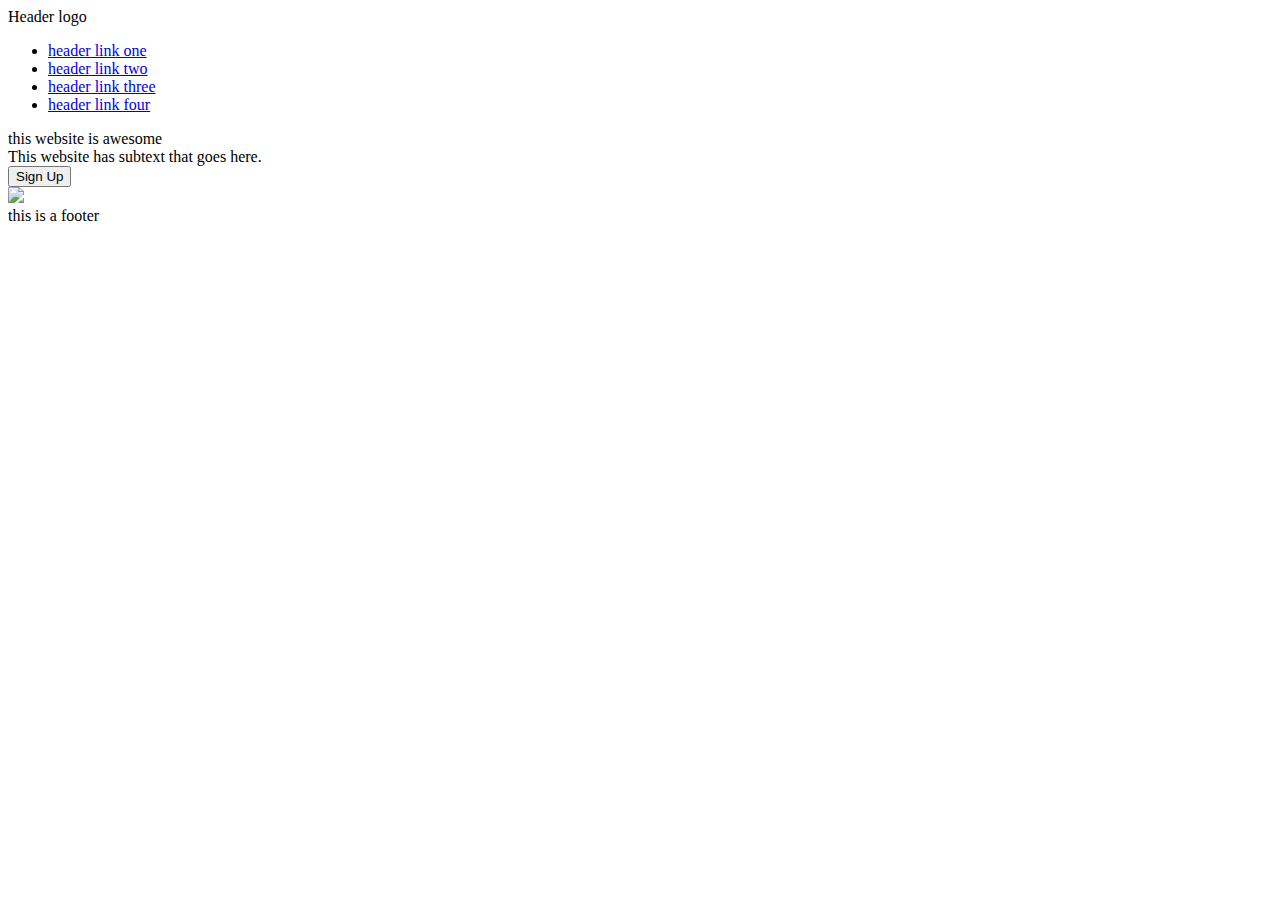
==== index.html @ ff715dba "Created container for header, body and footer." ====
<!DOCTYPE html>
<html lang="en">
<head>
    <meta charset="UTF-8">
    <meta name="viewport" content="width=device-width, initial-scale=1.0">
    <link rel="stylesheet" href="style.css">
    <title>Ordering System</title>
</head>
<body>
    <div class="header-wrapper">
        <div class ="header-top">
            <div class="header-logo">Header logo</div>
        <ul>
            <li><a href="#">header link one</a></li>
            <li><a href="#">header link two</a></li>
            <li><a href="#">header link three</a></li>
            <li><a href="#">header link four</a></li>
          </ul>
        </div>

        <div class="header-body">
            <div class="hb-left">
                <div class="title">this website is awesome</div>
                <div class ="title-sub"> This website has subtext that goes here. </div>
                <button>Sign Up</button>
            </div>

            <div class = hb-right>
                <img src="./resources/placeholder.jpg">
            </div>
        </div>
    </div>

    <div class="body-wrapper">
    </div>

    <div class="footer">
    this is a footer
    </div>
</body>
</html>
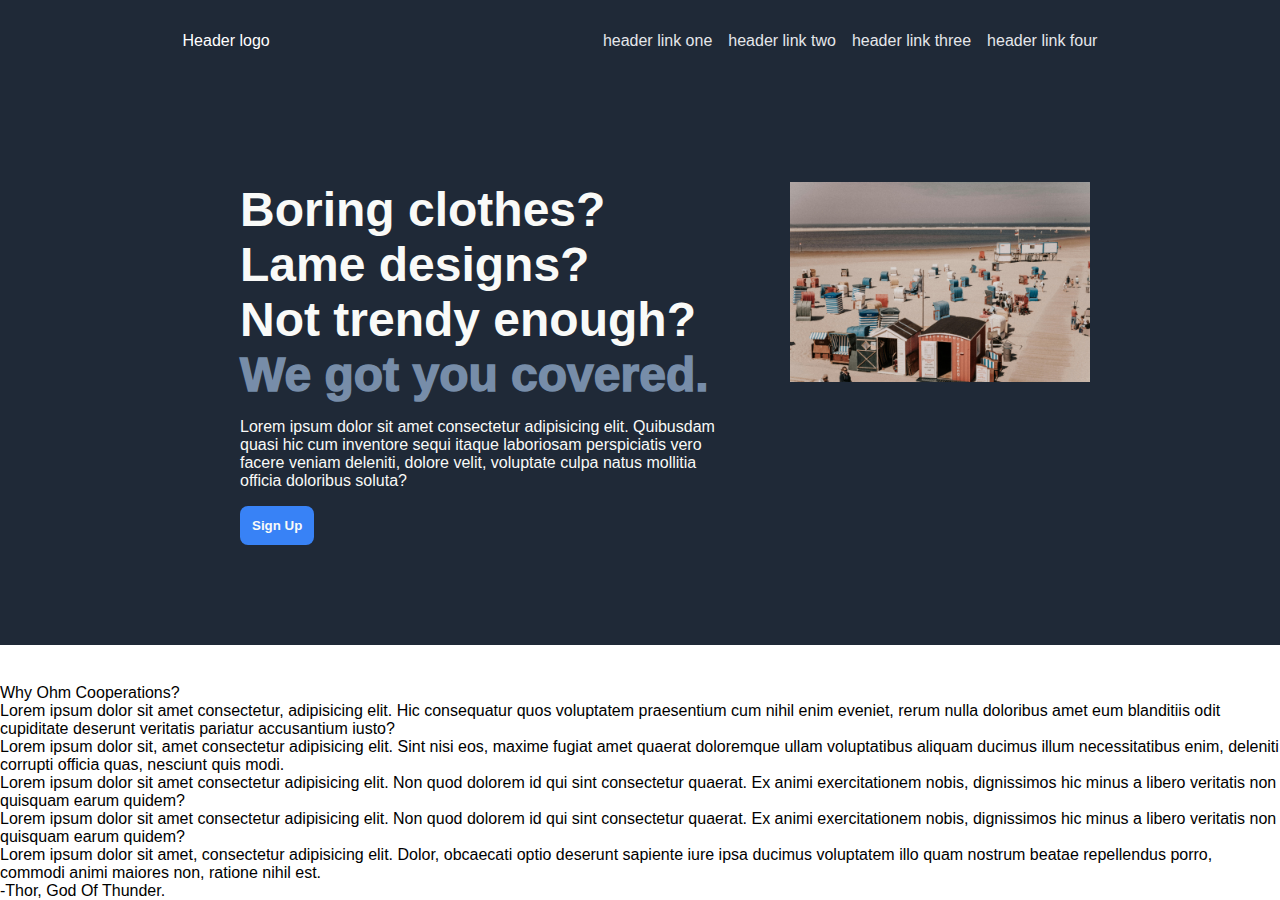
==== commit 24966784: "Updated the title and sections" ====
--- a/index.html
+++ b/index.html
@@ -20,8 +20,11 @@
 
         <div class="header-body">
             <div class="hb-left">
-                <div class="title">this website is awesome</div>
-                <div class ="title-sub"> This website has subtext that goes here. </div>
+                <div class="title">
+                    Boring clothes? <br>Lame designs? <br>Not trendy enough? <br> 
+                    <span style="font-weight: 1000; color: #778DA9;">We got you covered.</span>
+                </div>
+                <div class ="title-sub"> Lorem ipsum dolor sit amet consectetur adipisicing elit. Quibusdam quasi hic cum inventore sequi itaque laboriosam perspiciatis vero facere veniam deleniti, dolore velit, voluptate culpa natus mollitia officia doloribus soluta? </div>
                 <button>Sign Up</button>
             </div>
 
@@ -32,10 +35,20 @@
     </div>
 
     <div class="body-wrapper">
-    </div>
+        <div class="section-1">
+            <div class="body-title">Why Ohm Cooperations?</div>
+            <div class="card-container">
+                <div class="card">Lorem ipsum dolor sit amet consectetur, adipisicing elit. Hic consequatur quos voluptatem praesentium cum nihil enim eveniet, rerum nulla doloribus amet eum blanditiis odit cupiditate deserunt veritatis pariatur accusantium iusto?</div>
+                <div class="card">Lorem ipsum dolor sit, amet consectetur adipisicing elit. Sint nisi eos, maxime fugiat amet quaerat doloremque ullam voluptatibus aliquam ducimus illum necessitatibus enim, deleniti corrupti officia quas, nesciunt quis modi.</div>
+                <div class="card">Lorem ipsum dolor sit amet consectetur adipisicing elit. Non quod dolorem id qui sint consectetur quaerat. Ex animi exercitationem nobis, dignissimos hic minus a libero veritatis non quisquam earum quidem?</div>
+                <div class="card">Lorem ipsum dolor sit amet consectetur adipisicing elit. Non quod dolorem id qui sint consectetur quaerat. Ex animi exercitationem nobis, dignissimos hic minus a libero veritatis non quisquam earum quidem?</div>
+            </div>
+        </div>
 
-    <div class="footer">
-    this is a footer
+        <div class="section-2">
+            <div class="body-text">Lorem ipsum dolor sit amet, consectetur adipisicing elit. Dolor, obcaecati optio deserunt sapiente iure ipsa ducimus voluptatem illo quam nostrum beatae repellendus porro, commodi animi maiores non, ratione nihil est.</div>
+            <div class="body-noter">-Thor, God Of Thunder. </div>
+        </div>
     </div>
 </body>
 </html>--- a/style.css
+++ b/style.css
@@ -0,0 +1,92 @@
+* {
+    padding: 0;
+    margin: 0;
+    font-family: Arial, Helvetica, sans-serif;
+}
+
+html, body {
+    display: flex;
+    flex-direction: column;
+    height: 100%;
+}
+
+img {
+    max-height: 200px;
+}
+
+button{
+    padding: 12px;
+    background-color: #3882f6;
+    border-style: none;
+    border-radius: 8px;
+    color: #f9faf8;
+    font-weight: bold;
+}
+
+
+ul {
+    list-style-type: none;
+    display: flex;
+    gap: 16px;
+}
+
+a {
+    text-decoration: none;
+    color: #e5e7eb;
+    font-size: 16px;
+}
+
+.header-wrapper {
+    flex: 1;
+}
+
+.header-top {
+    background-color: #1f2937;
+    display: flex;
+    justify-content: space-around;
+    padding: 32px 16px;
+}
+
+.header-body {
+    background-color: #1f2937;
+    display: flex;
+    justify-content: center;
+    padding: 100px;
+}
+
+.header-logo {
+    color: white;
+}
+
+.hb-left,
+.hb-right {
+    margin-left: 50px;
+}
+
+.hb-left {
+    max-width: 500px;
+}
+
+.title,
+.title-sub {
+    padding-bottom: 16px;
+}
+
+.title {
+    color: #f9faf8;
+    font-size: 48px;
+    font-weight: bolder;
+}
+
+.title-sub {
+    color: #f9faf8;
+}
+
+.footer {
+    background-color: #1f2937;
+    color: white;
+    display: flex;
+    justify-content: center;
+    flex: 0;
+}
+
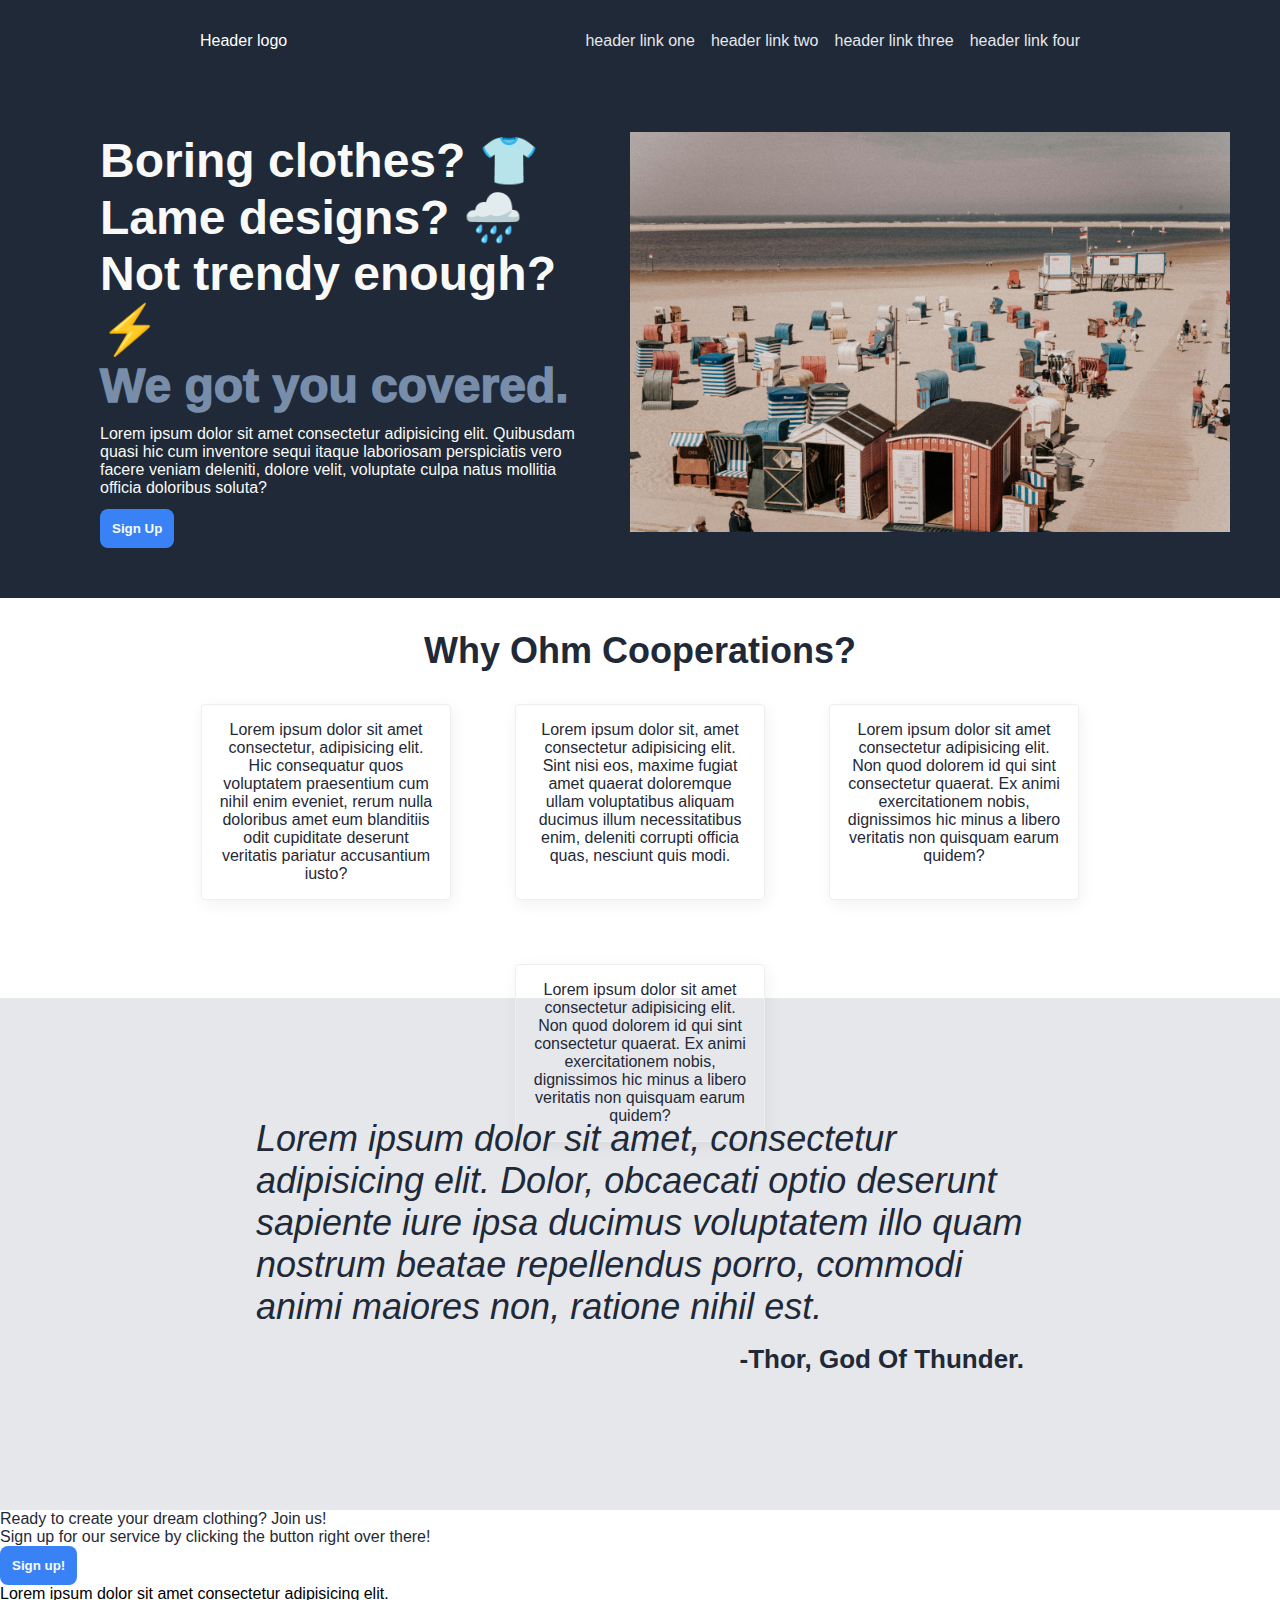
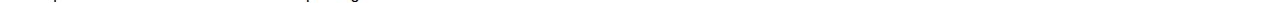
==== commit 53779554: "Added footer" ====
--- a/index.html
+++ b/index.html
@@ -4,6 +4,7 @@
     <meta charset="UTF-8">
     <meta name="viewport" content="width=device-width, initial-scale=1.0">
     <link rel="stylesheet" href="style.css">
+    <link href='https://unpkg.com/boxicons@2.1.4/css/boxicons.min.css' rel='stylesheet'>
     <title>Ordering System</title>
 </head>
 <body>
@@ -21,7 +22,7 @@
         <div class="header-body">
             <div class="hb-left">
                 <div class="title">
-                    Boring clothes? <br>Lame designs? <br>Not trendy enough? <br> 
+                    Boring clothes? 👕 <br>Lame designs? 🌧️ <br>Not trendy enough? ⚡ <br> 
                     <span style="font-weight: 1000; color: #778DA9;">We got you covered.</span>
                 </div>
                 <div class ="title-sub"> Lorem ipsum dolor sit amet consectetur adipisicing elit. Quibusdam quasi hic cum inventore sequi itaque laboriosam perspiciatis vero facere veniam deleniti, dolore velit, voluptate culpa natus mollitia officia doloribus soluta? </div>
@@ -49,6 +50,22 @@
             <div class="body-text">Lorem ipsum dolor sit amet, consectetur adipisicing elit. Dolor, obcaecati optio deserunt sapiente iure ipsa ducimus voluptatem illo quam nostrum beatae repellendus porro, commodi animi maiores non, ratione nihil est.</div>
             <div class="body-noter">-Thor, God Of Thunder. </div>
         </div>
+
+        <div class="section-3">
+            <div class="action-wrapper">
+                <div class="action-text">
+                    Ready to create your dream clothing? Join us!
+                    <br>
+                    <span style="font-size: 16px; font-weight: lighter;">Sign up for our service by clicking the button right over there!</span>
+                </div>
+
+                <div class="action-button">
+                    <button>Sign up!</button>
+                </div>
+            </div>
+        </div>
     </div>
+
+    <div class="footer">Lorem ipsum dolor sit amet consectetur adipisicing elit. </div>
 </body>
 </html>--- a/style.css
+++ b/style.css
@@ -2,16 +2,20 @@
     padding: 0;
     margin: 0;
     font-family: Arial, Helvetica, sans-serif;
+    box-sizing: border-box;
 }
 
-html, body {
+html {
+    height: 100%;
+}
+body {
     display: flex;
     flex-direction: column;
-    height: 100%;
+    min-height: 100%;
 }
 
 img {
-    max-height: 200px;
+    max-height: 400px;
 }
 
 button{
@@ -37,21 +41,21 @@
 }
 
 .header-wrapper {
-    flex: 1;
+    background-color: #1f2937;
 }
 
 .header-top {
     background-color: #1f2937;
     display: flex;
-    justify-content: space-around;
-    padding: 32px 16px;
+    justify-content: space-between;
+    padding: 32px 200px;
 }
 
 .header-body {
     background-color: #1f2937;
     display: flex;
     justify-content: center;
-    padding: 100px;
+    padding: 50px;
 }
 
 .header-logo {
@@ -69,7 +73,19 @@
 
 .title,
 .title-sub {
-    padding-bottom: 16px;
+    padding-bottom: 12px;
+}
+
+.section-1 {
+    background-color: white;
+    display: flex;
+    padding: 32px;
+    height: 400px;
+    flex-direction: column;
+}
+
+.body-wrapper {
+    color: #1f2937;
 }
 
 .title {
@@ -82,11 +98,56 @@
     color: #f9faf8;
 }
 
-.footer {
-    background-color: #1f2937;
-    color: white;
+
+.body-title {
     display: flex;
     justify-content: center;
-    flex: 0;
+    font-size: 36px;
+    font-weight: 800;
 }
 
+.card {
+  border: 1px solid #eee;
+  box-shadow: 2px 4px 16px rgba(0,0,0,.06);
+  border-radius: 4px;
+  padding: 16px;
+  width: 250px;
+  text-align: center;
+}
+
+.card-container {
+    display: flex;
+    gap: 64px;
+    padding: 32px;
+    flex-wrap: wrap;
+    justify-content: center;
+}
+
+.section-2 {
+    background-color: #e5e7eb;
+    display: flex;
+    min-height: 300px;
+    max-height: 300px;
+    padding: 256px;
+    flex-direction: column;
+    justify-content: center;
+
+}
+
+.body-text {
+    font-size: 36px;
+    font-style: italic;
+    font-weight: lighter;
+}
+
+.body-noter {
+    text-align: end;
+    font-weight: bolder;
+font-size: 26px;
+}
+
+.body-text,
+.body-noter {
+    margin-bottom: 16px;
+}
+
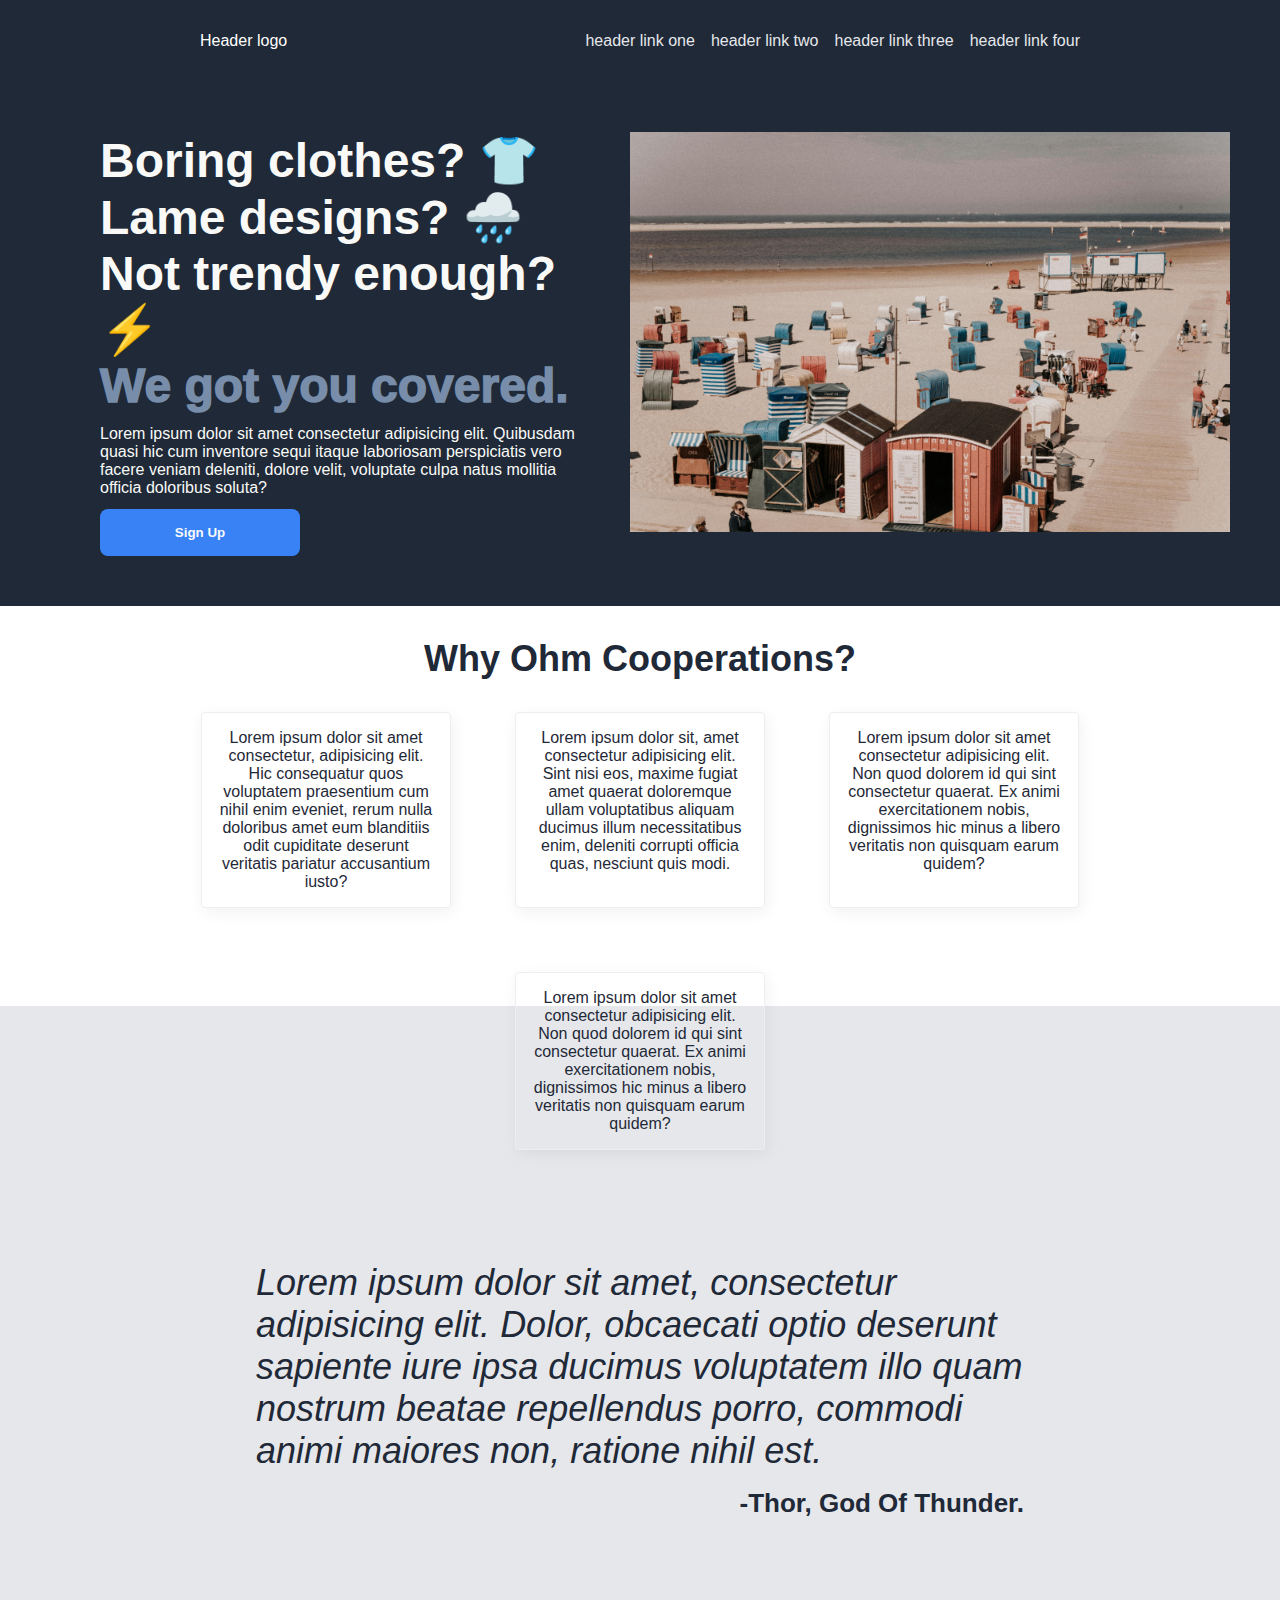
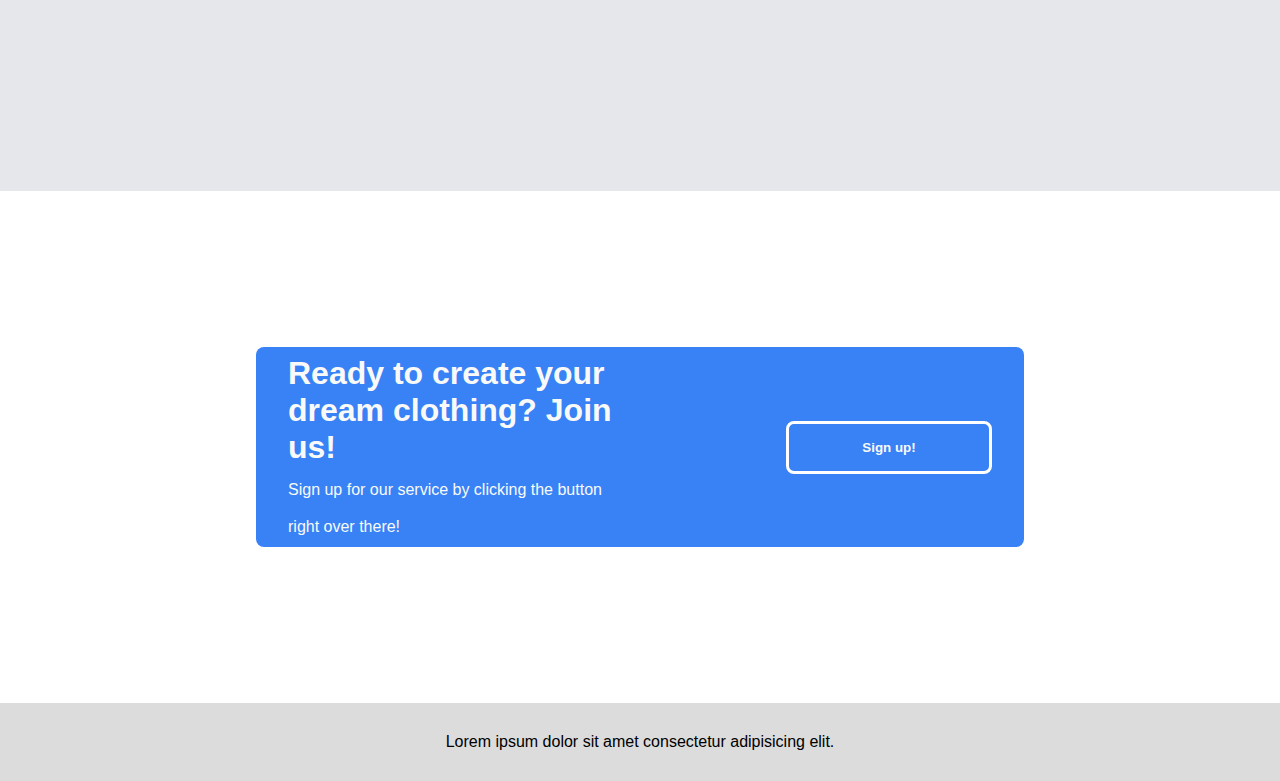
==== commit 170dd073: "Tidy up the codes" ====
--- a/index.html
+++ b/index.html
@@ -35,7 +35,7 @@
         </div>
     </div>
 
-    <div class="body-wrapper">
+    <div id="about" class="body-wrapper">
         <div class="section-1">
             <div class="body-title">Why Ohm Cooperations?</div>
             <div class="card-container">
--- a/style.css
+++ b/style.css
@@ -19,12 +19,13 @@
 }
 
 button{
-    padding: 12px;
+    padding: 16px;
     background-color: #3882f6;
     border-style: none;
     border-radius: 8px;
     color: #f9faf8;
     font-weight: bold;
+    width: 200px;
 }
 
 
@@ -35,6 +36,7 @@
 }
 
 a {
+    position: relative;
     text-decoration: none;
     color: #e5e7eb;
     font-size: 16px;
@@ -127,7 +129,6 @@
     background-color: #e5e7eb;
     display: flex;
     min-height: 300px;
-    max-height: 300px;
     padding: 256px;
     flex-direction: column;
     justify-content: center;
@@ -151,3 +152,60 @@
     margin-bottom: 16px;
 }
 
+.section-3 {
+display: flex;
+max-height: 300px;
+padding: 256px;
+justify-content: center;
+align-items: center;
+}
+
+.action-wrapper {
+    background-color: #3882f6;
+    border-style: none;
+    border-radius: 8px;
+    color: #f9faf8;
+    width: 1500px;
+    height: 200px;
+    display: flex;
+    padding: 32px;
+    justify-content: center;
+    align-items: center;
+    gap: 164px;
+}
+
+.action-text {
+    font-size: 32px;
+    font-weight: bold;
+
+}
+
+.action-button {
+    border: 3px solid white;
+    border-radius: 8px;
+}
+
+.footer {
+    background-color: gainsboro;
+    padding: 30px;
+    display: flex;
+    flex-shrink: 0;
+    justify-content: center;
+
+}
+
+a:after {
+    position: absolute;
+    content: "";
+    background-color: white;
+    height: 3px;
+    width: 0;
+    left: 0;
+    bottom: -10px;
+    transition: 0.3s;
+}
+
+a:hover:after {
+    width: 100%;
+    
+}
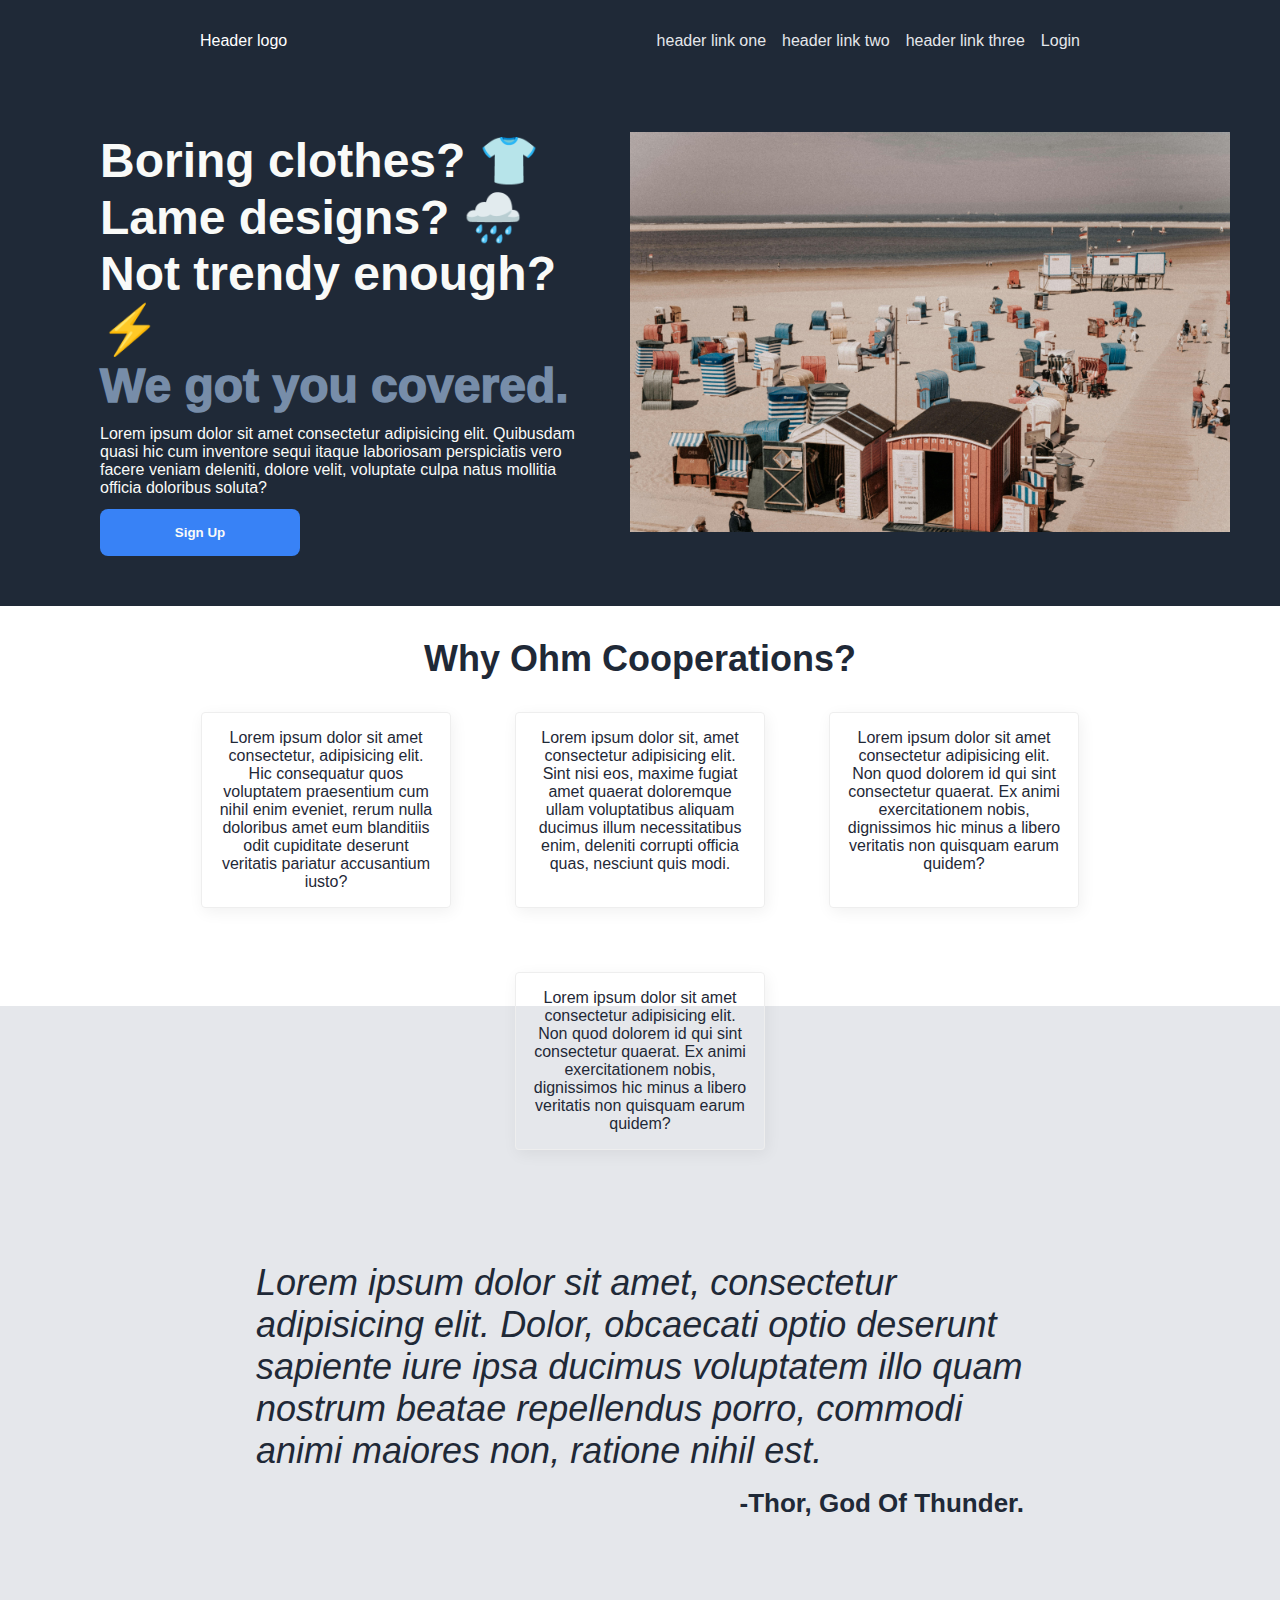
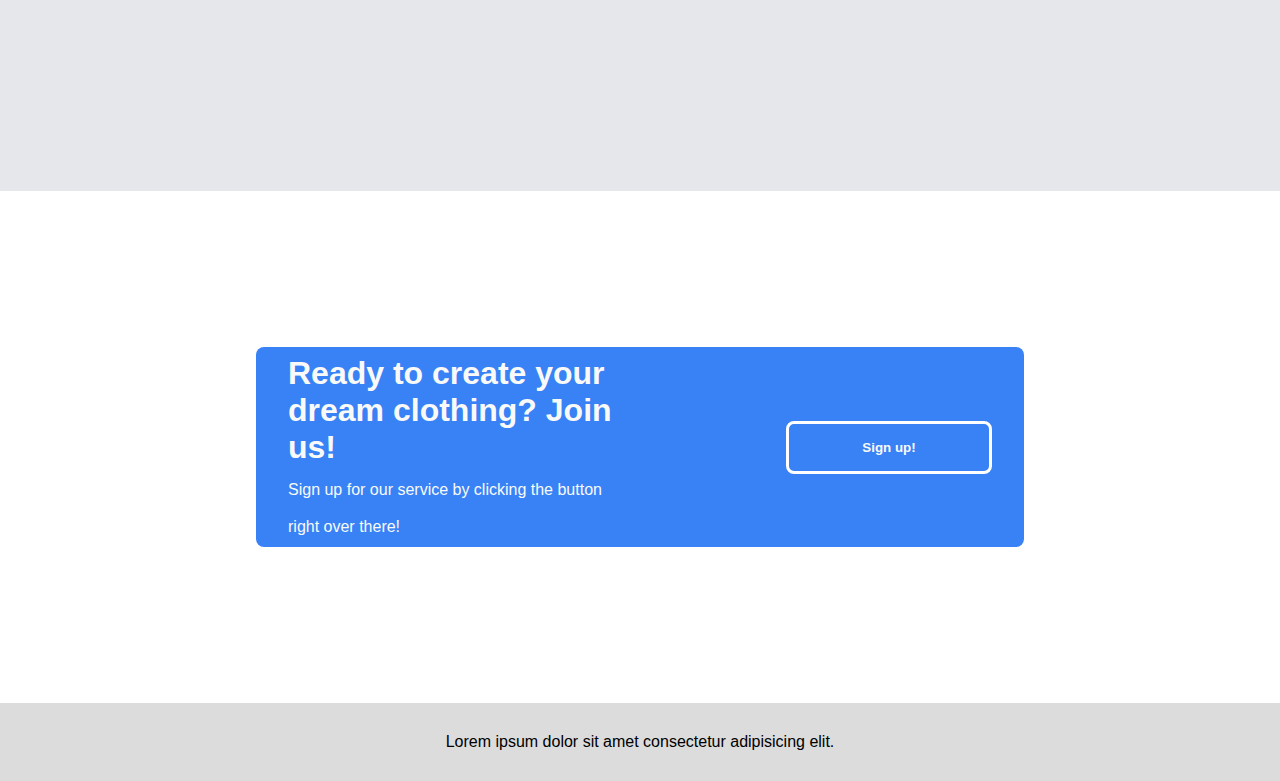
==== commit 0fceef86: "Added the link to point to the login page" ====
--- a/index.html
+++ b/index.html
@@ -5,7 +5,7 @@
     <meta name="viewport" content="width=device-width, initial-scale=1.0">
     <link rel="stylesheet" href="style.css">
     <link href='https://unpkg.com/boxicons@2.1.4/css/boxicons.min.css' rel='stylesheet'>
-    <title>Ordering System</title>
+    <title>Ohm Ordering System</title>
 </head>
 <body>
     <div class="header-wrapper">
@@ -15,7 +15,7 @@
             <li><a href="#">header link one</a></li>
             <li><a href="#">header link two</a></li>
             <li><a href="#">header link three</a></li>
-            <li><a href="#">header link four</a></li>
+            <li><a href="./pages/login.html">Login</a></li>
           </ul>
         </div>
 
--- a/style.css
+++ b/style.css
@@ -8,6 +8,7 @@
 html {
     height: 100%;
 }
+
 body {
     display: flex;
     flex-direction: column;
@@ -207,5 +208,4 @@
 
 a:hover:after {
     width: 100%;
-    
-}
+}
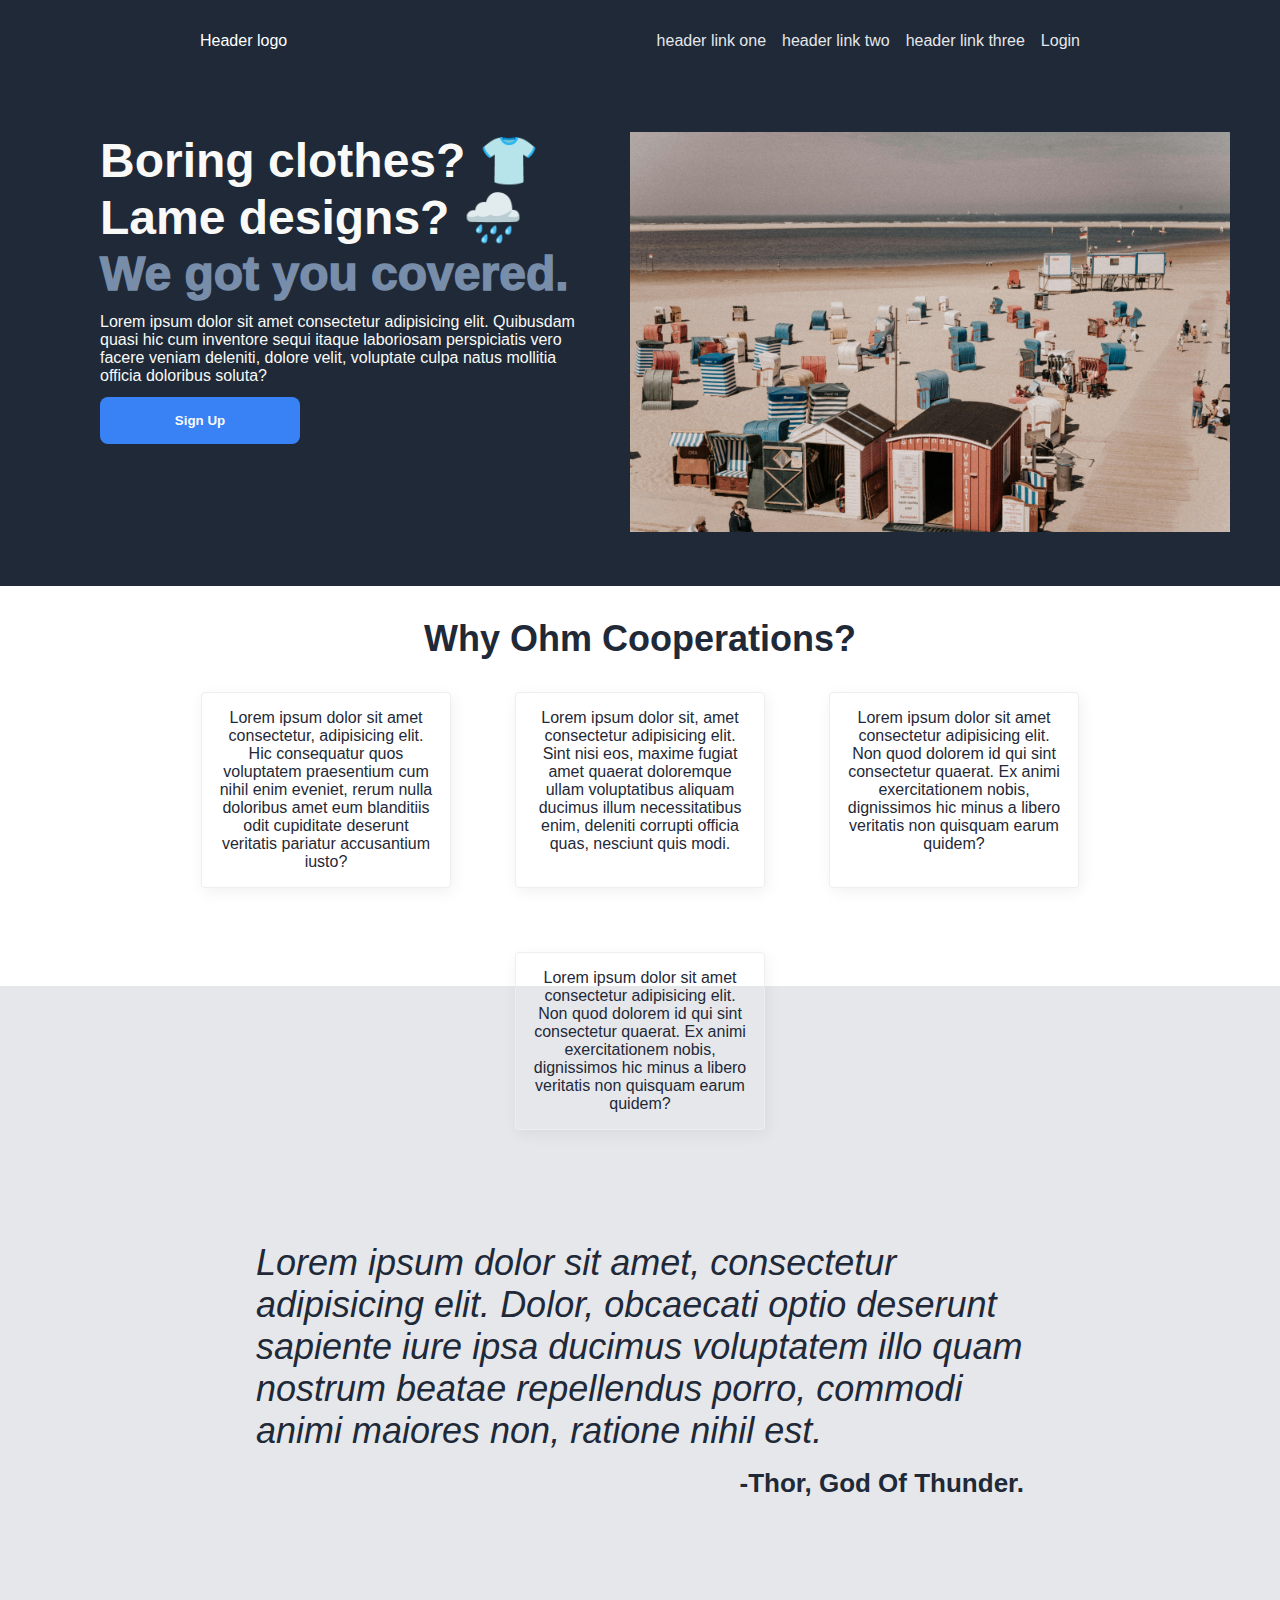
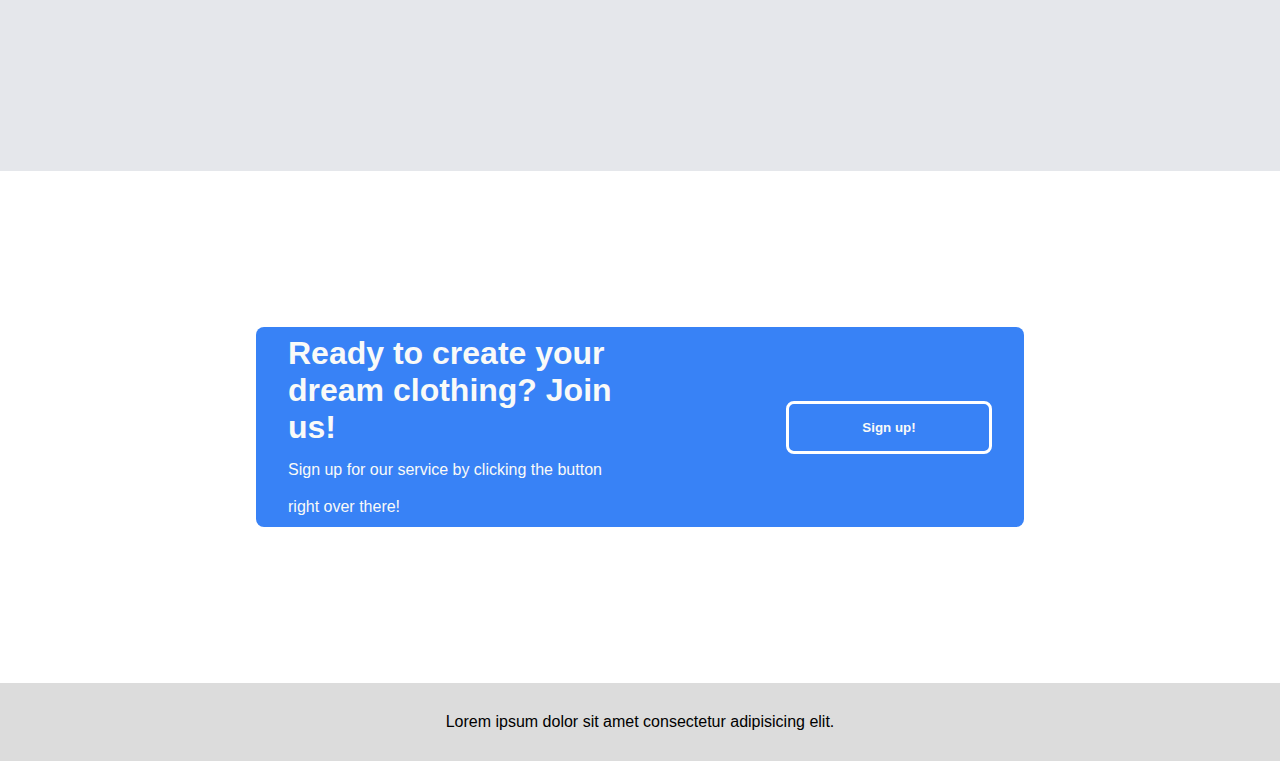
==== commit 8e238c58: "Removed "Not trendy enough?" text" ====
--- a/index.html
+++ b/index.html
@@ -22,7 +22,7 @@
         <div class="header-body">
             <div class="hb-left">
                 <div class="title">
-                    Boring clothes? 👕 <br>Lame designs? 🌧️ <br>Not trendy enough? ⚡ <br> 
+                    Boring clothes? 👕 <br>Lame designs? 🌧️ <br>
                     <span style="font-weight: 1000; color: #778DA9;">We got you covered.</span>
                 </div>
                 <div class ="title-sub"> Lorem ipsum dolor sit amet consectetur adipisicing elit. Quibusdam quasi hic cum inventore sequi itaque laboriosam perspiciatis vero facere veniam deleniti, dolore velit, voluptate culpa natus mollitia officia doloribus soluta? </div>
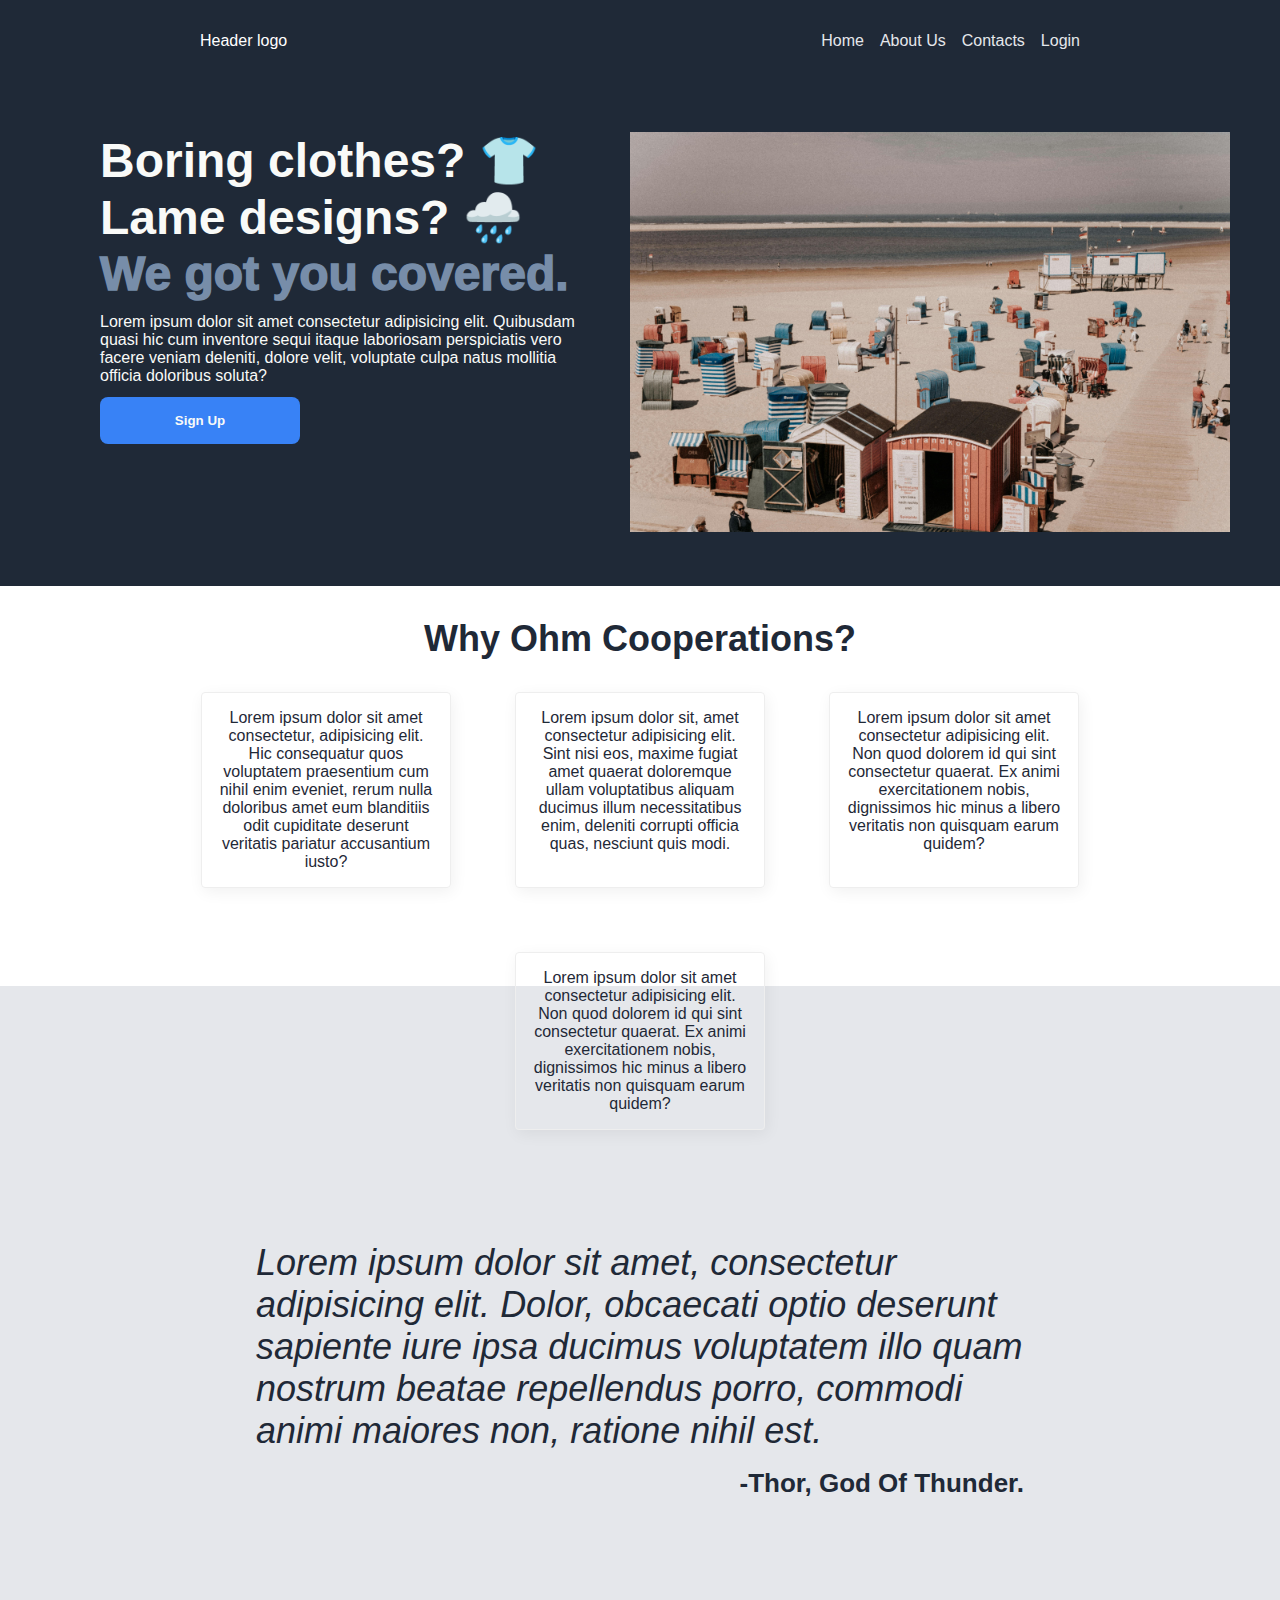
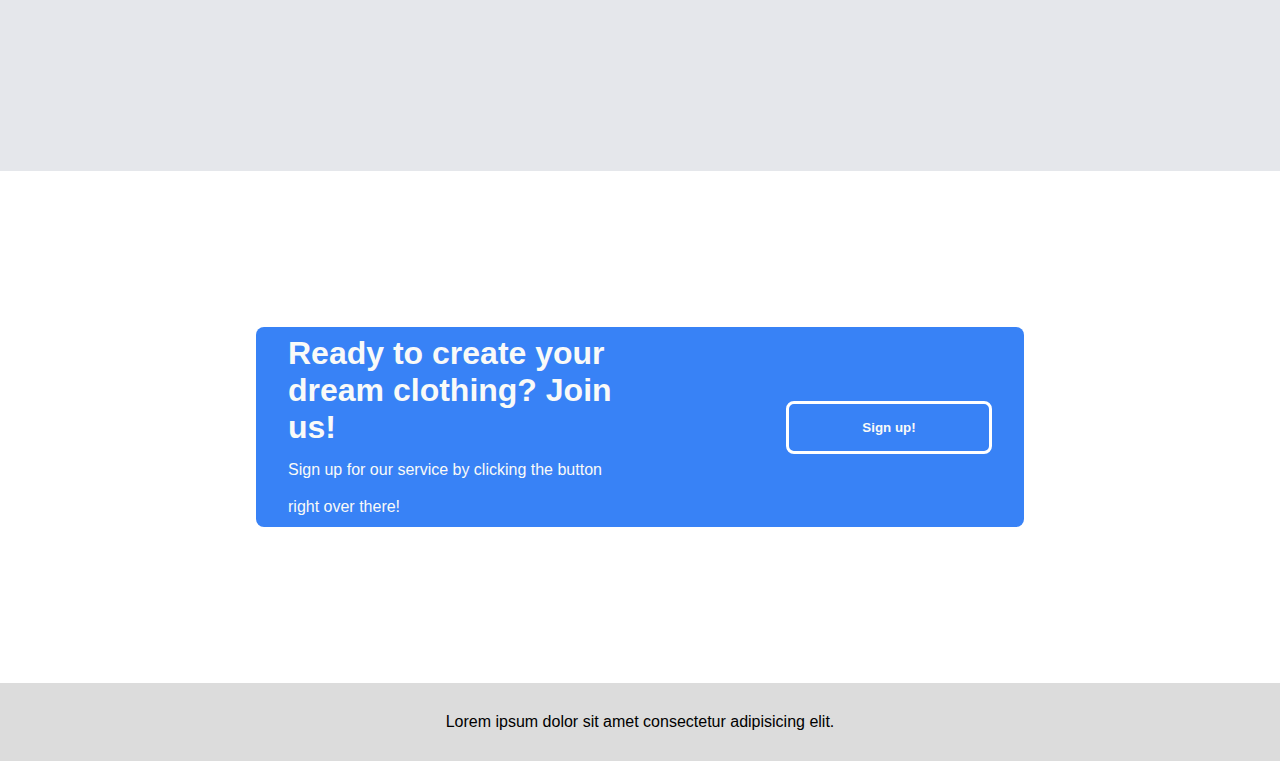
==== commit 1ac9ce5c: "Rename placeholders text at the nav links" ====
--- a/index.html
+++ b/index.html
@@ -12,9 +12,9 @@
         <div class ="header-top">
             <div class="header-logo">Header logo</div>
         <ul>
-            <li><a href="#">header link one</a></li>
-            <li><a href="#">header link two</a></li>
-            <li><a href="#">header link three</a></li>
+            <li><a href="#">Home</a></li>
+            <li><a href="#">About Us</a></li>
+            <li><a href="#">Contacts</a></li>
             <li><a href="./pages/login.html">Login</a></li>
           </ul>
         </div>
